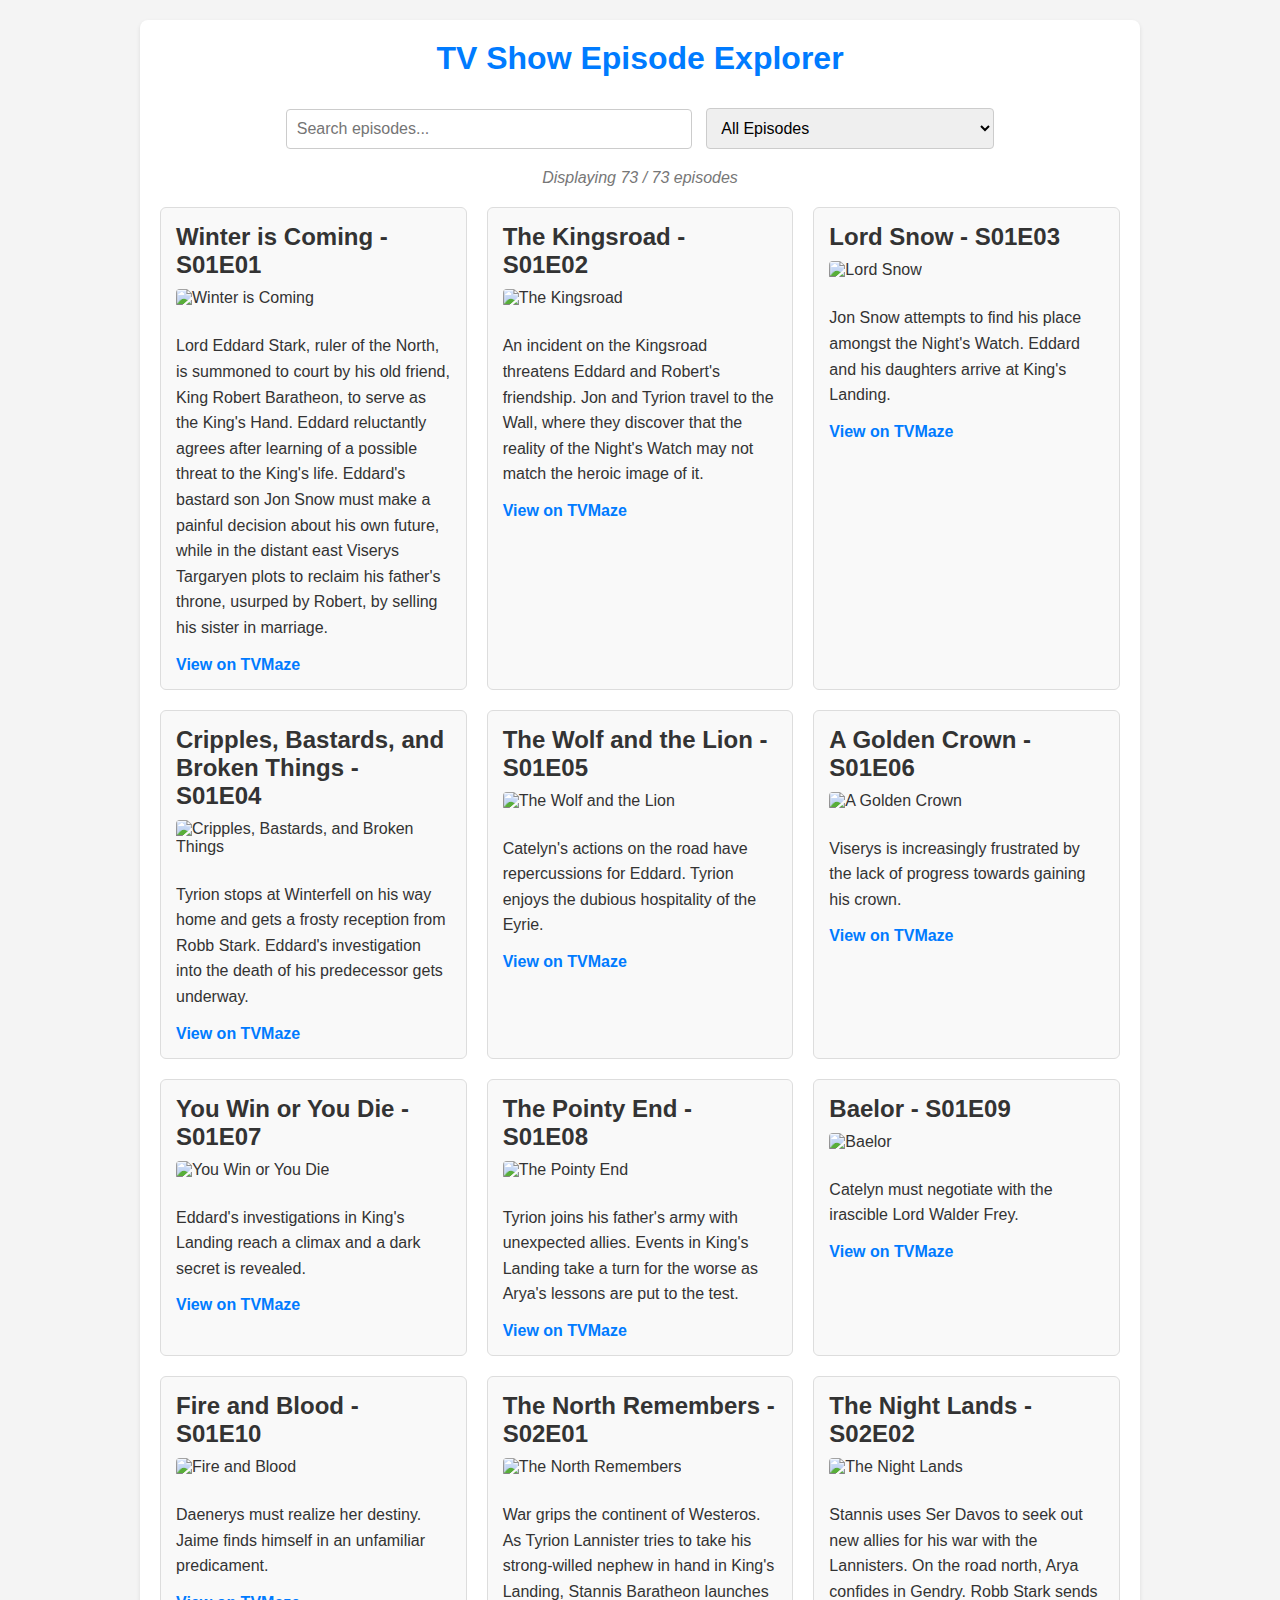
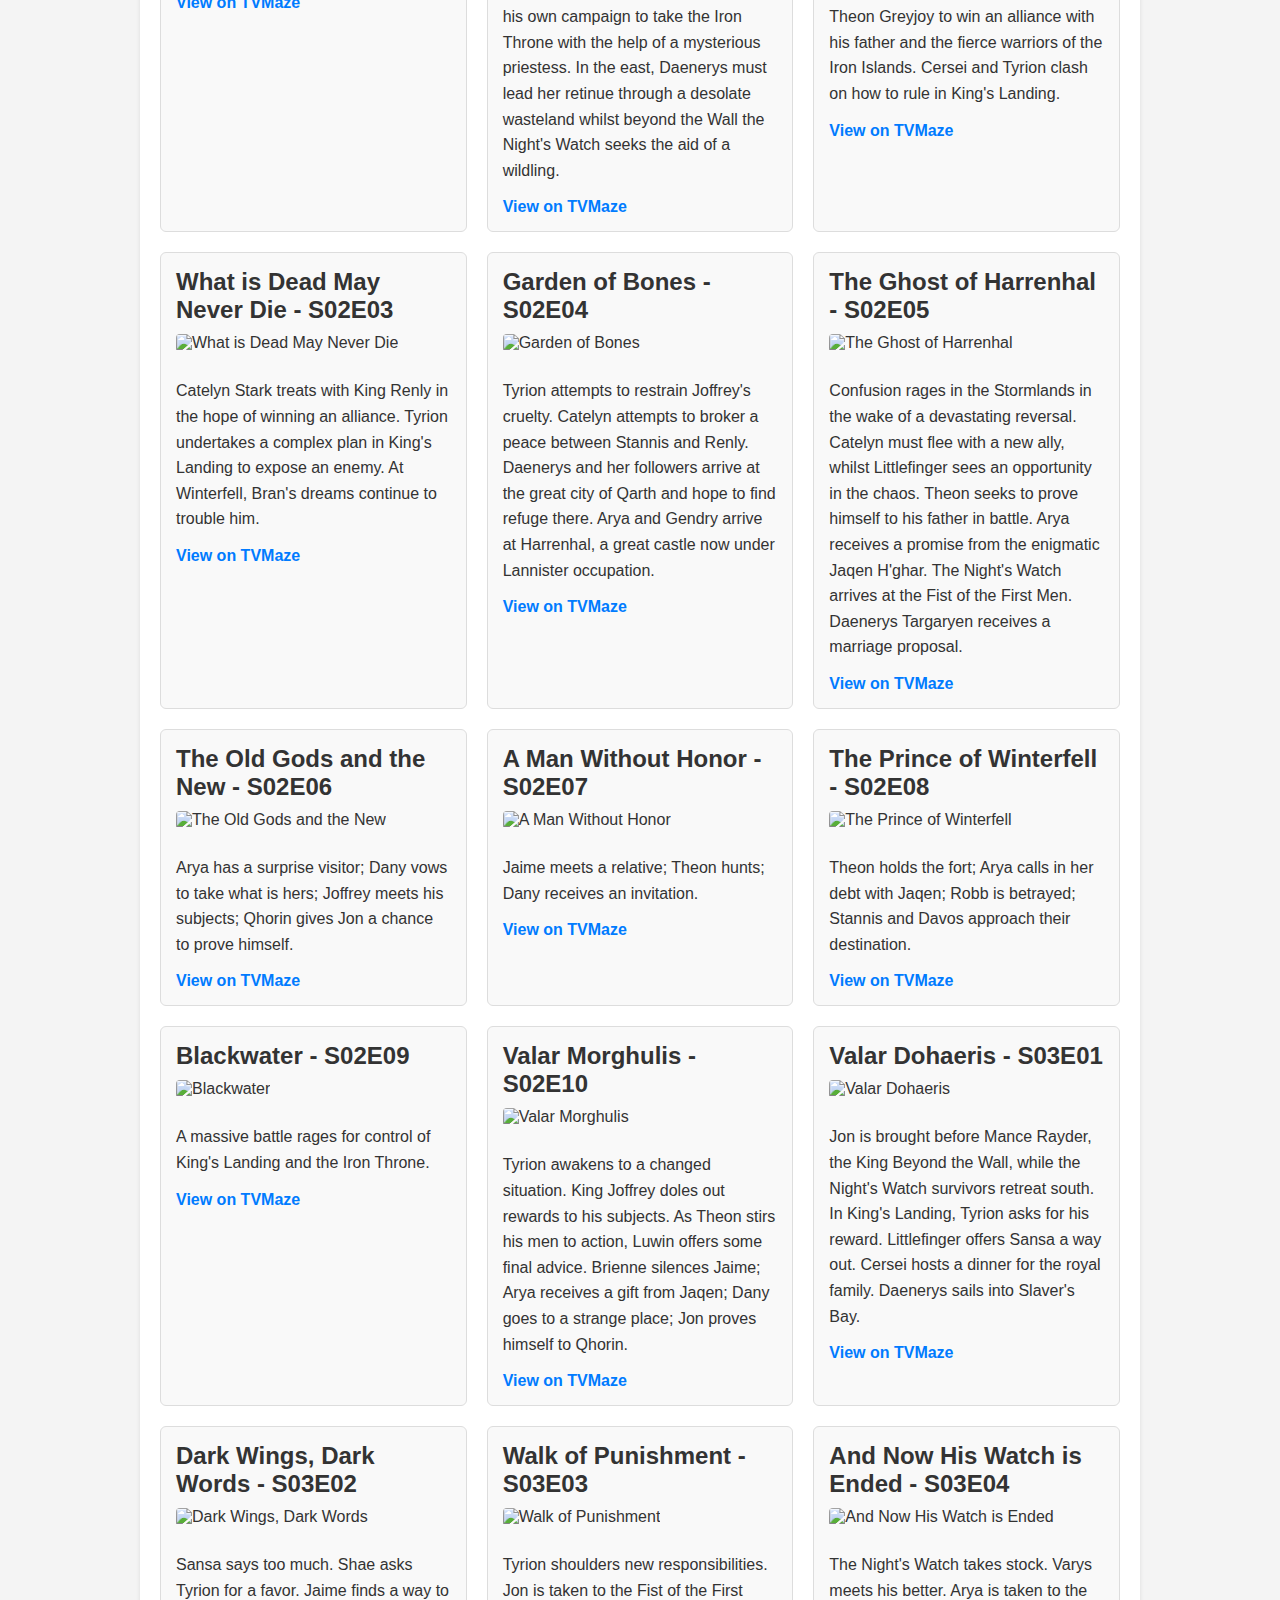
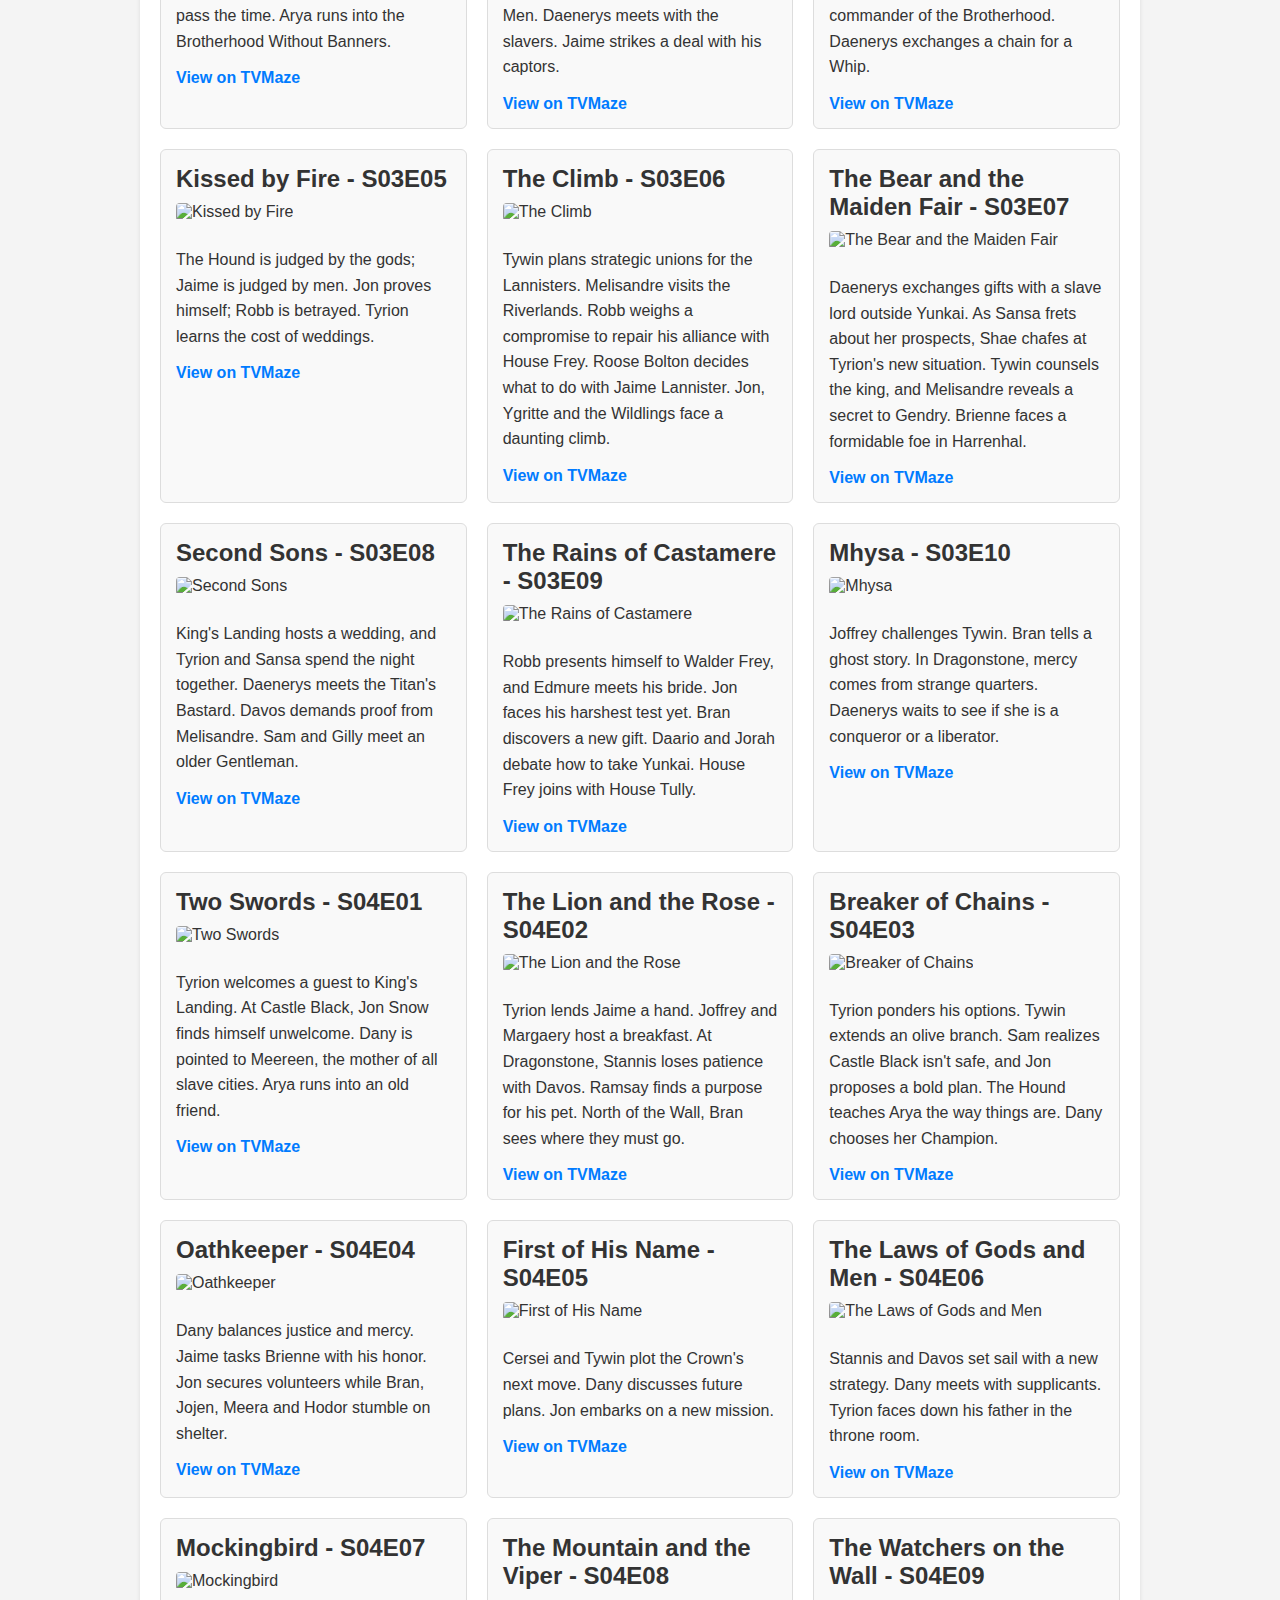
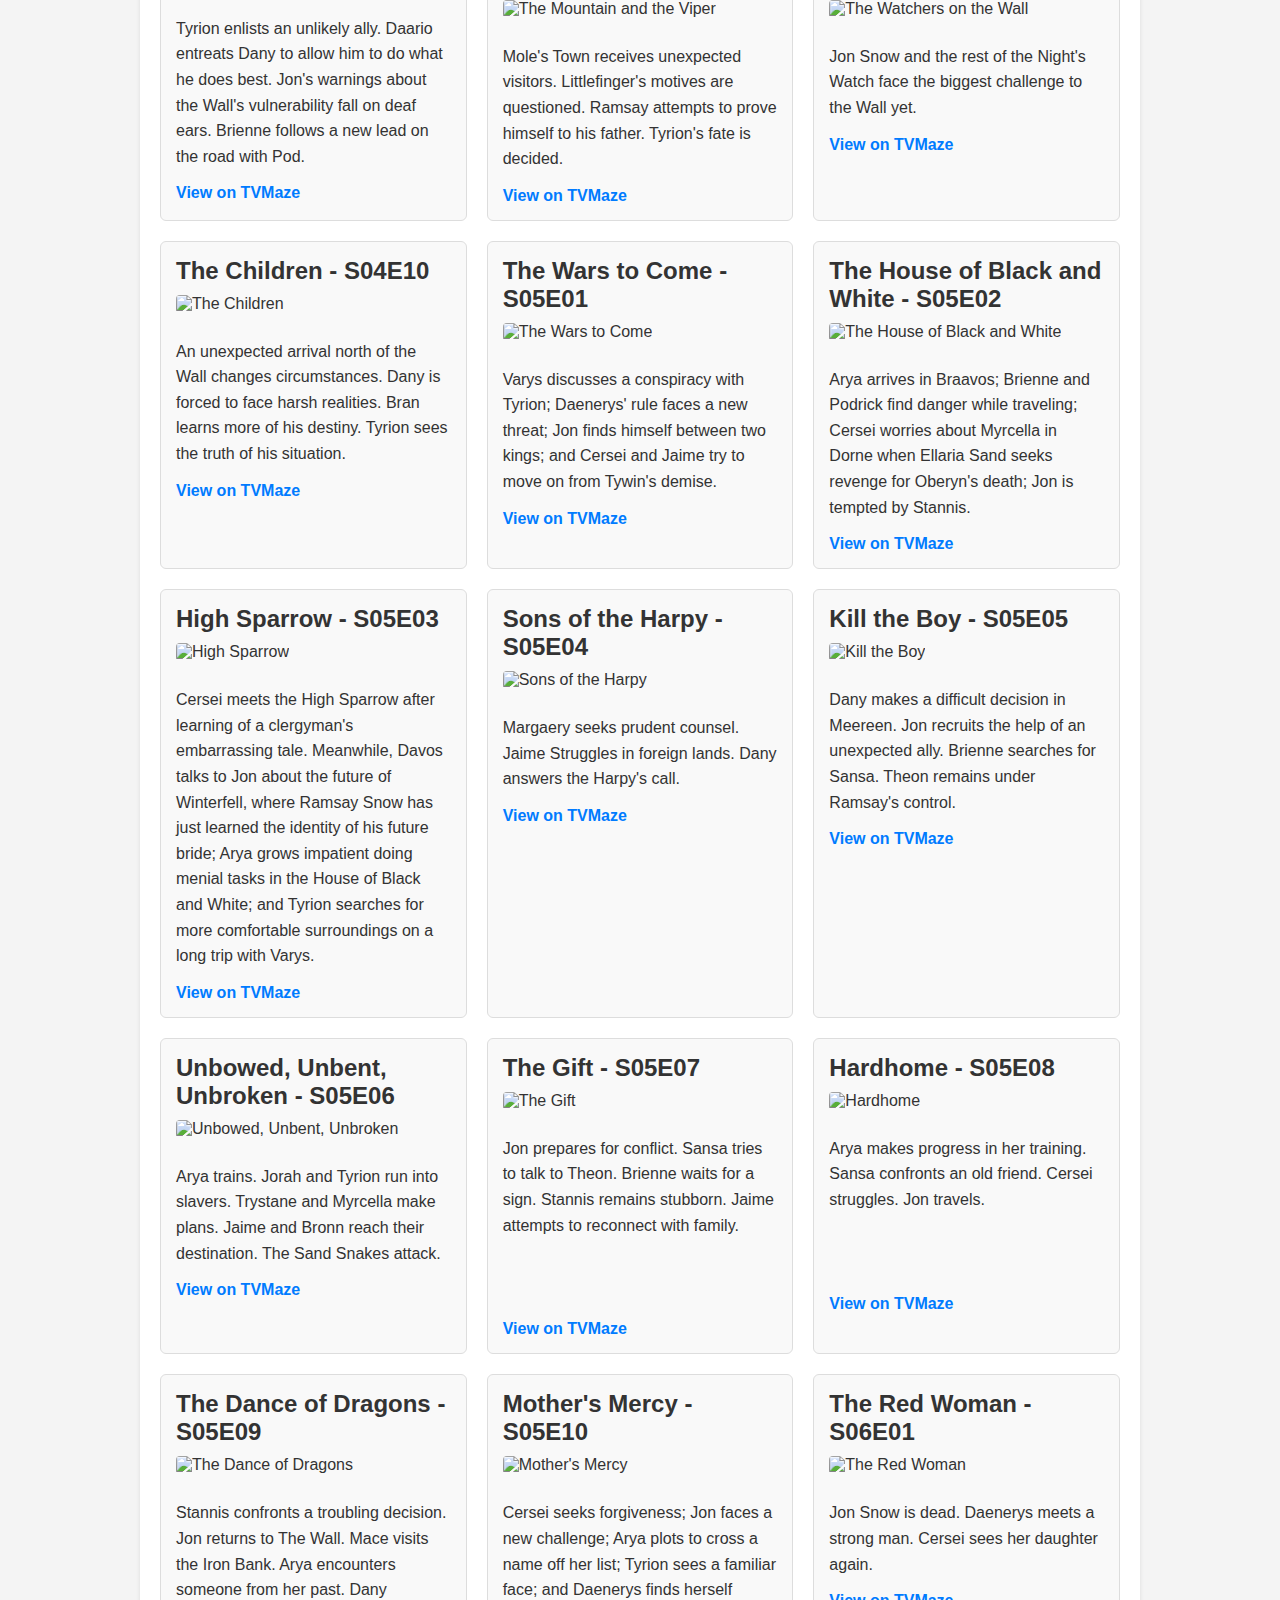
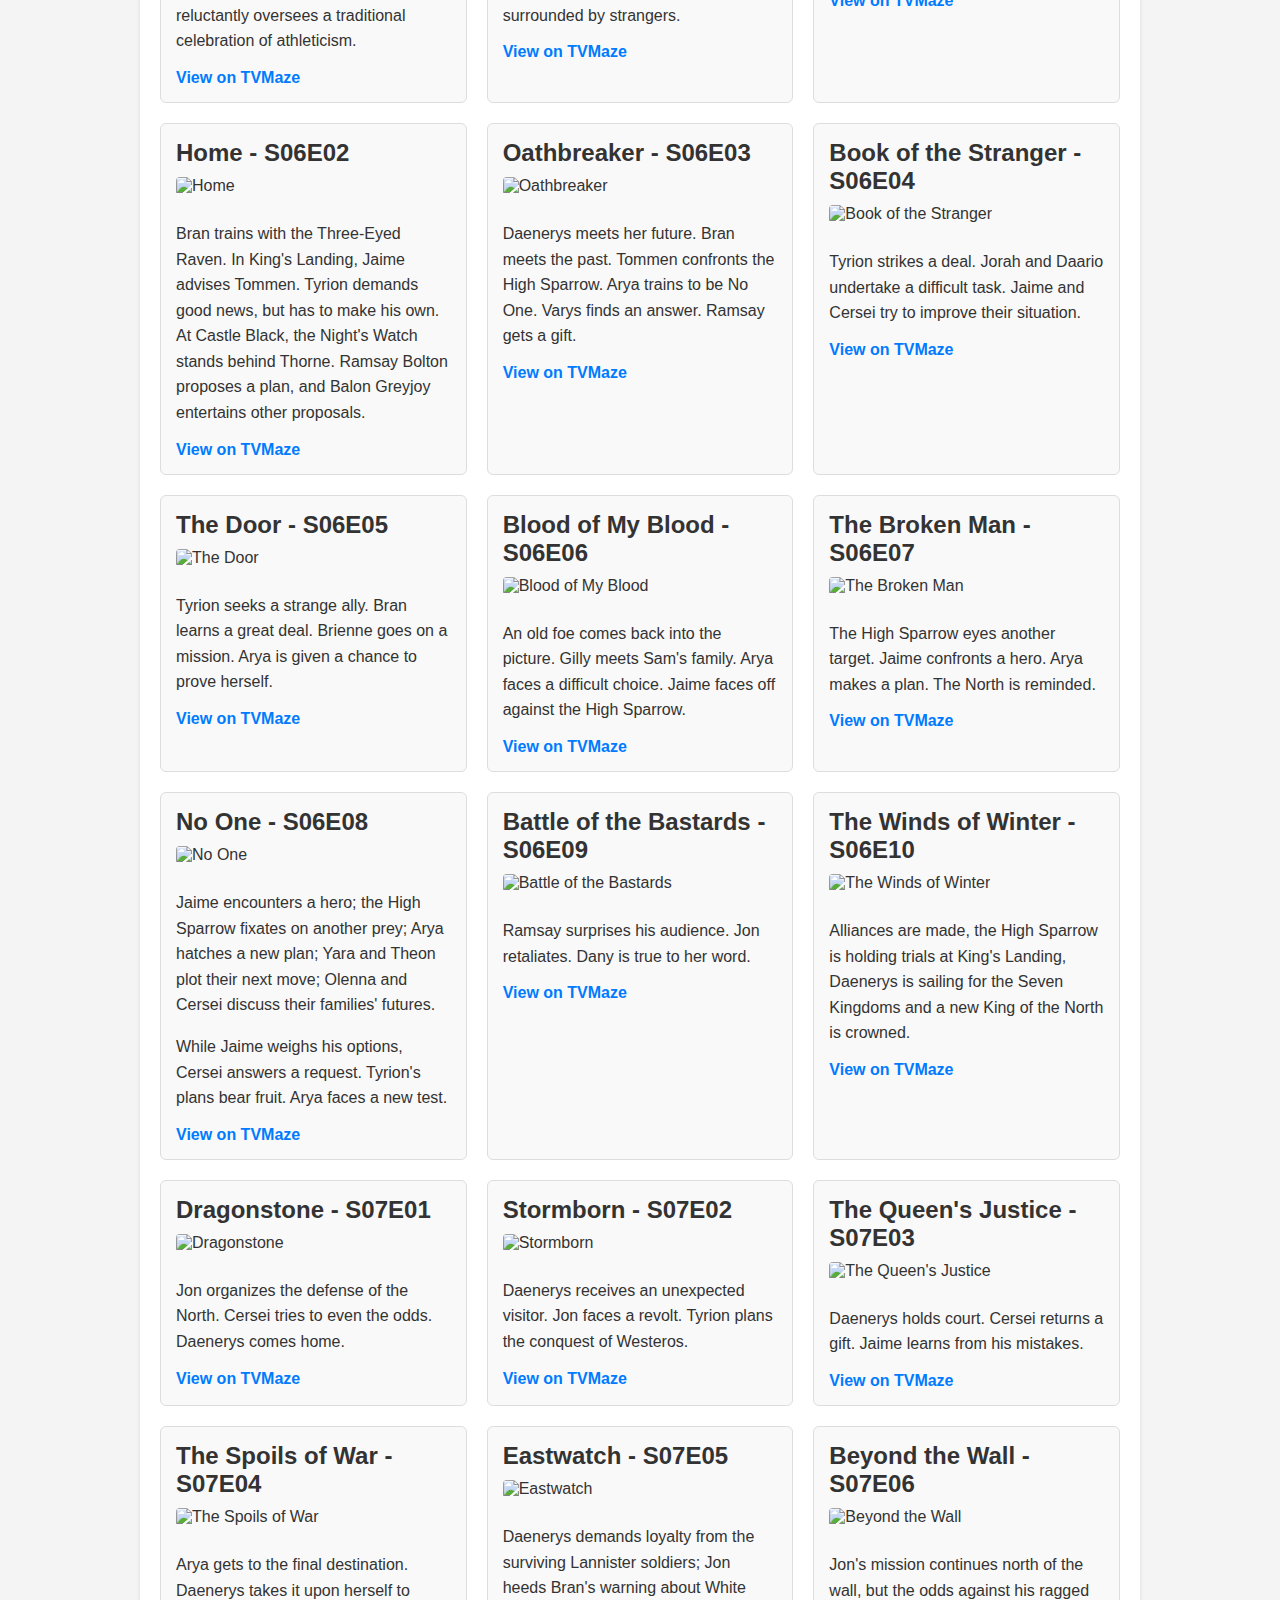
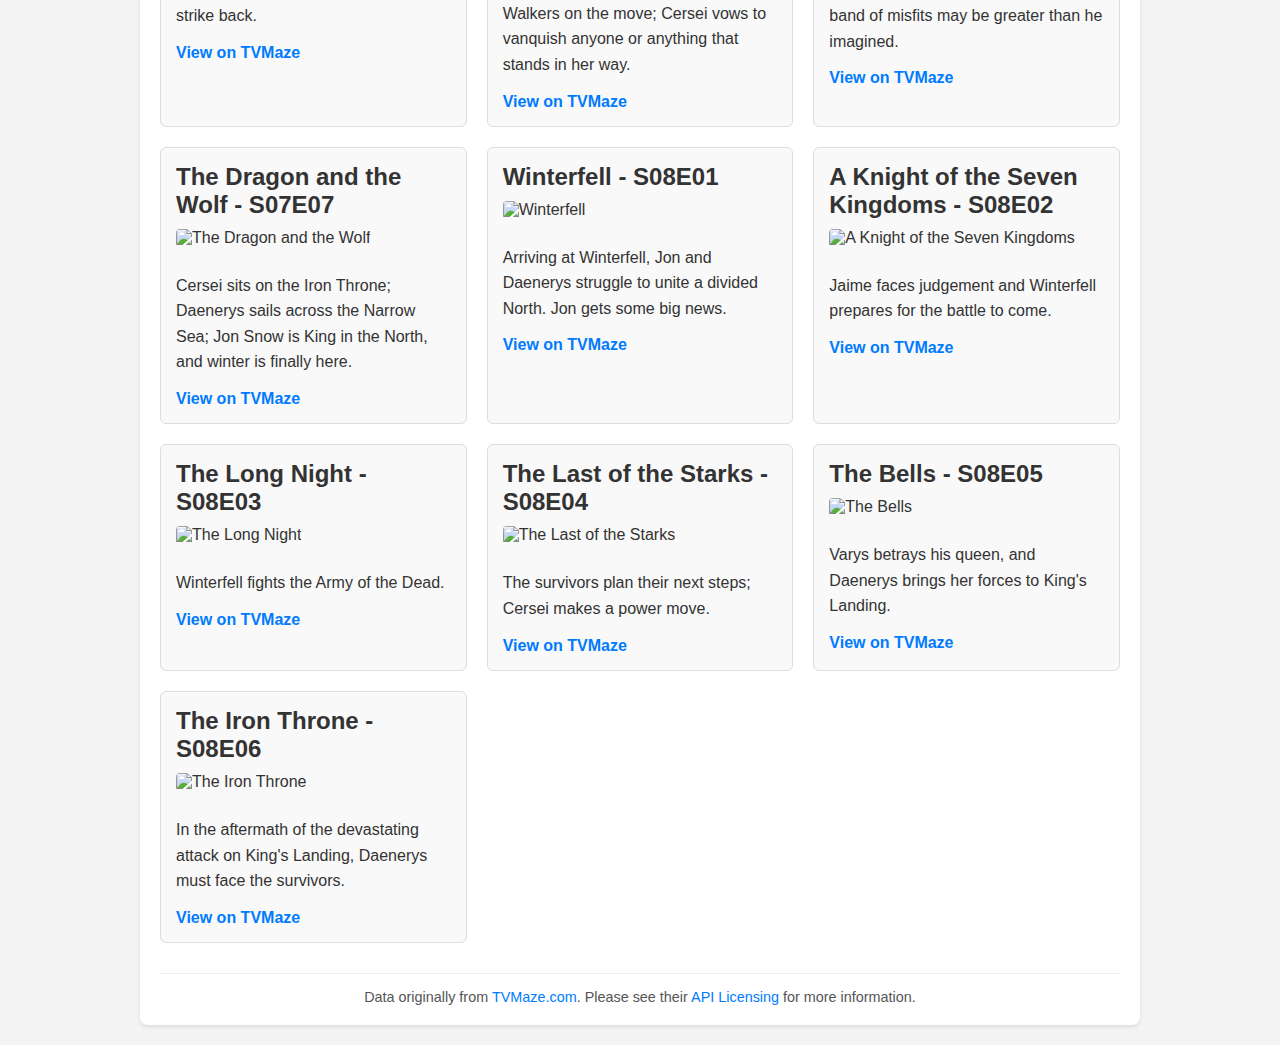
==== index.html @ ef386af8 "Merge pull request #3 from sripathman/level-200" ====
<!DOCTYPE html>
<html lang="en">
<head>
    <meta charset="UTF-8" />
    <meta name="viewport" content="width=device-width, initial-scale=1.0" />
    <title>TV Show Project</title>
    <link href="style.css" rel="stylesheet" />
    <link rel="icon" href="/favicon.ico" type="image/x-icon" />

</head>
<body>
    <div id="root">
        <header>
            <h1>TV Show Episode Explorer</h1>
            <input type="text" id="searchInput" placeholder="Search episodes..." />
            <select id="episodeSelect">
                <option value="">All Episodes</option>
            </select>
            <p id="displayCount"></p>
        </header>
        <div id="episodeContainer"></div>
        <footer>
            Data originally from <a href="https://www.tvmaze.com/">TVMaze.com</a>. Please see their <a href="https://www.tvmaze.com/api#licensing">API Licensing</a> for more information.
        </footer>
    </div>

    <script src="../episodes.js"></script>
    <script src="script.js"></script>
</body>
</html>
---- style.css ----
/* style.css */
body {
    font-family: sans-serif;
    margin: 20px;
    background-color: #f4f4f4;
    color: #333;
}

#root {
    max-width: 960px;
    margin: 0 auto;
    background-color: #fff;
    padding: 20px;
    border-radius: 8px;
    box-shadow: 0 2px 4px rgba(0, 0, 0, 0.1);
}

header {
    text-align: center;
    margin-bottom: 20px;
}

header h1 {
    margin-top: 0;
    color: #007bff;
}

header input[type="text"],
header select {
    padding: 10px;
    margin: 10px 5px;
    border: 1px solid #ccc;
    border-radius: 4px;
    font-size: 16px;
}

header input[type="text"] {
    width: 40%;
    min-width: 200px;
}

header select {
    width: 30%;
    min-width: 150px;
}

#displayCount {
    font-style: italic;
    color: #777;
    margin-top: 10px;
}

#episodeContainer {
    display: grid;
    grid-template-columns: repeat(auto-fit, minmax(300px, 1fr));
    gap: 20px;
    margin-top: 20px;
}

.article {
    border: 1px solid #ddd;
    padding: 15px;
    border-radius: 6px;
    background-color: #f9f9f9;
}

.article h2 {
    margin-top: 0;
    color: #333;
    margin-bottom: 10px;
}

.article img {
    max-width: 100%;
    height: auto;
    margin-bottom: 10px;
    border-radius: 4px;
}

.article p {
    line-height: 1.6;
    margin-bottom: 15px;
}

.article a {
    color: #007bff;
    text-decoration: none;
    font-weight: bold;
}

.article a:hover {
    text-decoration: underline;
}

footer {
    text-align: center;
    margin-top: 30px;
    padding-top: 15px;
    border-top: 1px solid #eee;
    color: #555;
    font-size: 0.9em;
}

footer a {
    color: #007bff;
    text-decoration: none;
}

footer a:hover {
    text-decoration: underline;
}
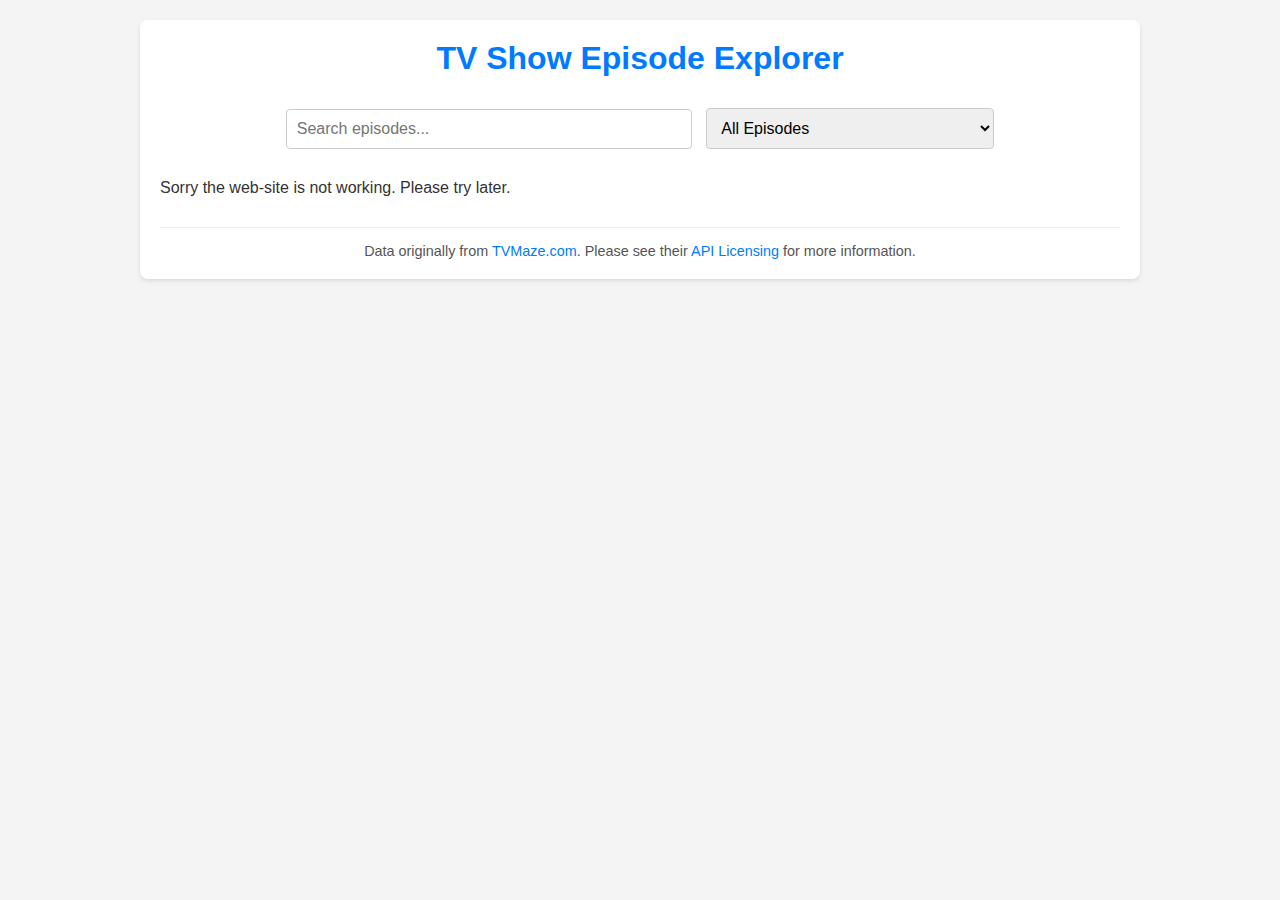
==== commit b000dae0: "level 300 is ready" ====
--- a/index.html
+++ b/index.html
@@ -1,30 +1,31 @@
 <!DOCTYPE html>
 <html lang="en">
-<head>
+  <head>
     <meta charset="UTF-8" />
     <meta name="viewport" content="width=device-width, initial-scale=1.0" />
     <title>TV Show Project</title>
     <link href="style.css" rel="stylesheet" />
     <link rel="icon" href="/favicon.ico" type="image/x-icon" />
-
-</head>
-<body>
+  </head>
+  <body>
     <div id="root">
-        <header>
-            <h1>TV Show Episode Explorer</h1>
-            <input type="text" id="searchInput" placeholder="Search episodes..." />
-            <select id="episodeSelect">
-                <option value="">All Episodes</option>
-            </select>
-            <p id="displayCount"></p>
-        </header>
-        <div id="episodeContainer"></div>
-        <footer>
-            Data originally from <a href="https://www.tvmaze.com/">TVMaze.com</a>. Please see their <a href="https://www.tvmaze.com/api#licensing">API Licensing</a> for more information.
-        </footer>
+      <header>
+        <h1>TV Show Episode Explorer</h1>
+        <input type="text" id="searchInput" placeholder="Search episodes..." />
+        <select id="episodeSelect">
+          <option value="allEpisodes">All Episodes</option>
+        </select>
+        <p id="displayCount"></p>
+      </header>
+      <div id="episodeContainer"></div>
+      <footer>
+        Data originally from <a href="https://www.tvmaze.com/">TVMaze.com</a>.
+        Please see their
+        <a href="https://www.tvmaze.com/api#licensing">API Licensing</a> for
+        more information.
+      </footer>
     </div>
 
-    <script src="../episodes.js"></script>
     <script src="script.js"></script>
-</body>
-</html>+  </body>
+</html>
--- a/style.css
+++ b/style.css
@@ -1,111 +1,111 @@
 /* style.css */
 body {
-    font-family: sans-serif;
-    margin: 20px;
-    background-color: #f4f4f4;
-    color: #333;
+  font-family: sans-serif;
+  margin: 20px;
+  background-color: #f4f4f4;
+  color: #333;
 }
 
 #root {
-    max-width: 960px;
-    margin: 0 auto;
-    background-color: #fff;
-    padding: 20px;
-    border-radius: 8px;
-    box-shadow: 0 2px 4px rgba(0, 0, 0, 0.1);
+  max-width: 960px;
+  margin: 0 auto;
+  background-color: #fff;
+  padding: 20px;
+  border-radius: 8px;
+  box-shadow: 0 2px 4px rgba(0, 0, 0, 0.1);
 }
 
 header {
-    text-align: center;
-    margin-bottom: 20px;
+  text-align: center;
+  margin-bottom: 20px;
 }
 
 header h1 {
-    margin-top: 0;
-    color: #007bff;
+  margin-top: 0;
+  color: #007bff;
 }
 
 header input[type="text"],
 header select {
-    padding: 10px;
-    margin: 10px 5px;
-    border: 1px solid #ccc;
-    border-radius: 4px;
-    font-size: 16px;
+  padding: 10px;
+  margin: 10px 5px;
+  border: 1px solid #ccc;
+  border-radius: 4px;
+  font-size: 16px;
 }
 
 header input[type="text"] {
-    width: 40%;
-    min-width: 200px;
+  width: 40%;
+  min-width: 200px;
 }
 
 header select {
-    width: 30%;
-    min-width: 150px;
+  width: 30%;
+  min-width: 150px;
 }
 
 #displayCount {
-    font-style: italic;
-    color: #777;
-    margin-top: 10px;
+  font-style: italic;
+  color: #777;
+  margin-top: 10px;
 }
 
 #episodeContainer {
-    display: grid;
-    grid-template-columns: repeat(auto-fit, minmax(300px, 1fr));
-    gap: 20px;
-    margin-top: 20px;
+  display: grid;
+  grid-template-columns: repeat(auto-fit, minmax(300px, 1fr));
+  gap: 20px;
+  margin-top: 20px;
 }
 
 .article {
-    border: 1px solid #ddd;
-    padding: 15px;
-    border-radius: 6px;
-    background-color: #f9f9f9;
+  border: 1px solid #ddd;
+  padding: 15px;
+  border-radius: 6px;
+  background-color: #f9f9f9;
 }
 
 .article h2 {
-    margin-top: 0;
-    color: #333;
-    margin-bottom: 10px;
+  margin-top: 0;
+  color: #333;
+  margin-bottom: 10px;
 }
 
 .article img {
-    max-width: 100%;
-    height: auto;
-    margin-bottom: 10px;
-    border-radius: 4px;
+  max-width: 100%;
+  height: auto;
+  margin-bottom: 10px;
+  border-radius: 4px;
 }
 
 .article p {
-    line-height: 1.6;
-    margin-bottom: 15px;
+  line-height: 1.6;
+  margin-bottom: 15px;
 }
 
 .article a {
-    color: #007bff;
-    text-decoration: none;
-    font-weight: bold;
+  color: #007bff;
+  text-decoration: none;
+  font-weight: bold;
 }
 
 .article a:hover {
-    text-decoration: underline;
+  text-decoration: underline;
 }
 
 footer {
-    text-align: center;
-    margin-top: 30px;
-    padding-top: 15px;
-    border-top: 1px solid #eee;
-    color: #555;
-    font-size: 0.9em;
+  text-align: center;
+  margin-top: 30px;
+  padding-top: 15px;
+  border-top: 1px solid #eee;
+  color: #555;
+  font-size: 0.9em;
 }
 
 footer a {
-    color: #007bff;
-    text-decoration: none;
+  color: #007bff;
+  text-decoration: none;
 }
 
 footer a:hover {
-    text-decoration: underline;
-}+  text-decoration: underline;
+}
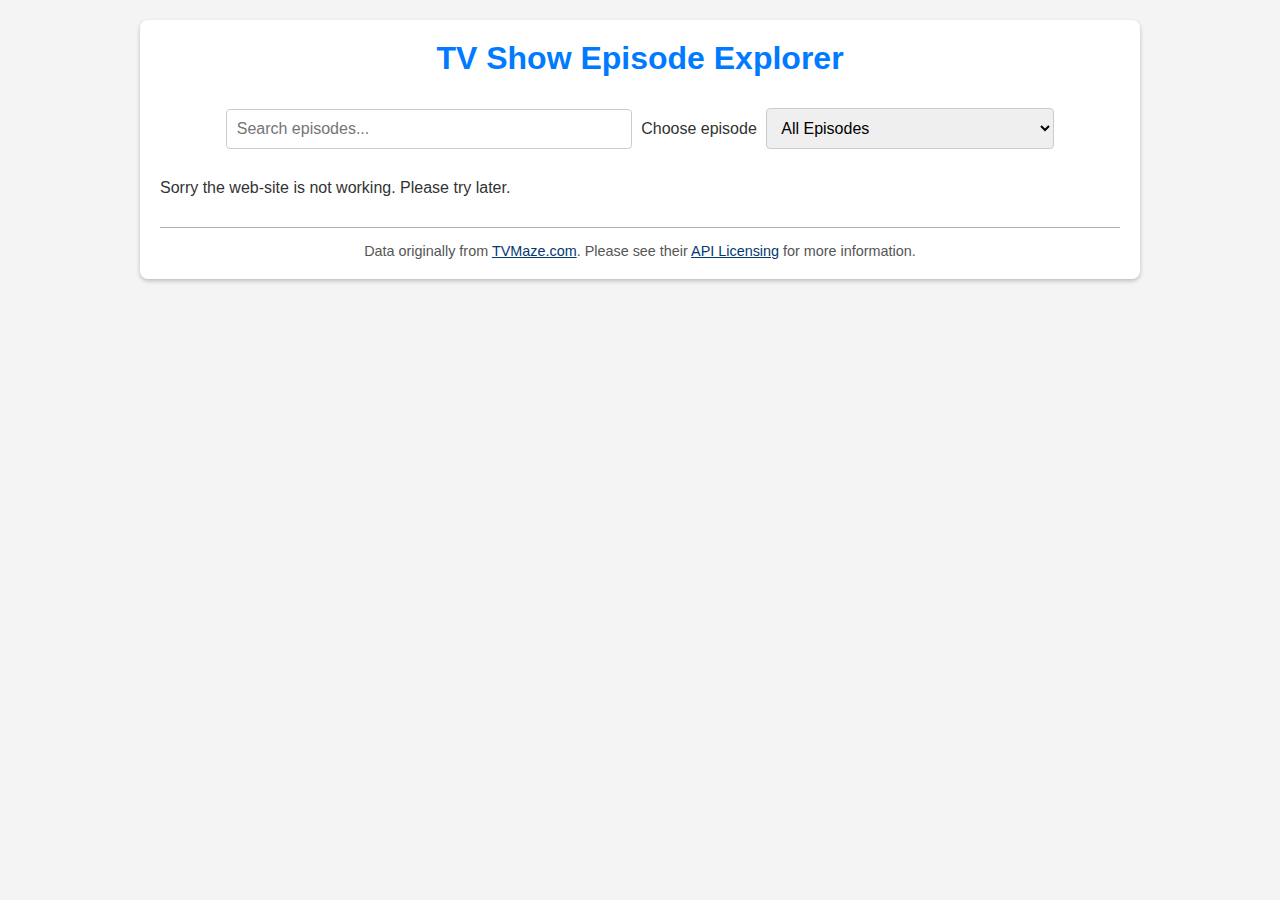
==== commit 6b0e6897: "made required accessibility changes" ====
--- a/index.html
+++ b/index.html
@@ -12,9 +12,11 @@
       <header>
         <h1>TV Show Episode Explorer</h1>
         <input type="text" id="searchInput" placeholder="Search episodes..." />
+        <label for="episodeSelect">Choose episode</label>
         <select id="episodeSelect">
           <option value="allEpisodes">All Episodes</option>
         </select>
+
         <p id="displayCount"></p>
       </header>
       <div id="episodeContainer"></div>
--- a/style.css
+++ b/style.css
@@ -12,7 +12,7 @@
   background-color: #fff;
   padding: 20px;
   border-radius: 8px;
-  box-shadow: 0 2px 4px rgba(0, 0, 0, 0.1);
+  box-shadow: 0 2px 4px rgba(0, 0, 0, 0.227);
 }
 
 header {
@@ -46,7 +46,7 @@
 
 #displayCount {
   font-style: italic;
-  color: #777;
+  color: #353434;
   margin-top: 10px;
 }
 
@@ -58,7 +58,7 @@
 }
 
 .article {
-  border: 1px solid #ddd;
+  border: 1px solid #777777;
   padding: 15px;
   border-radius: 6px;
   background-color: #f9f9f9;
@@ -83,7 +83,7 @@
 }
 
 .article a {
-  color: #007bff;
+  color: #0558b1;
   text-decoration: none;
   font-weight: bold;
 }
@@ -96,14 +96,13 @@
   text-align: center;
   margin-top: 30px;
   padding-top: 15px;
-  border-top: 1px solid #eee;
+  border-top: 1px solid #aeadad;
   color: #555;
   font-size: 0.9em;
 }
 
 footer a {
-  color: #007bff;
-  text-decoration: none;
+  color: #033972;
 }
 
 footer a:hover {
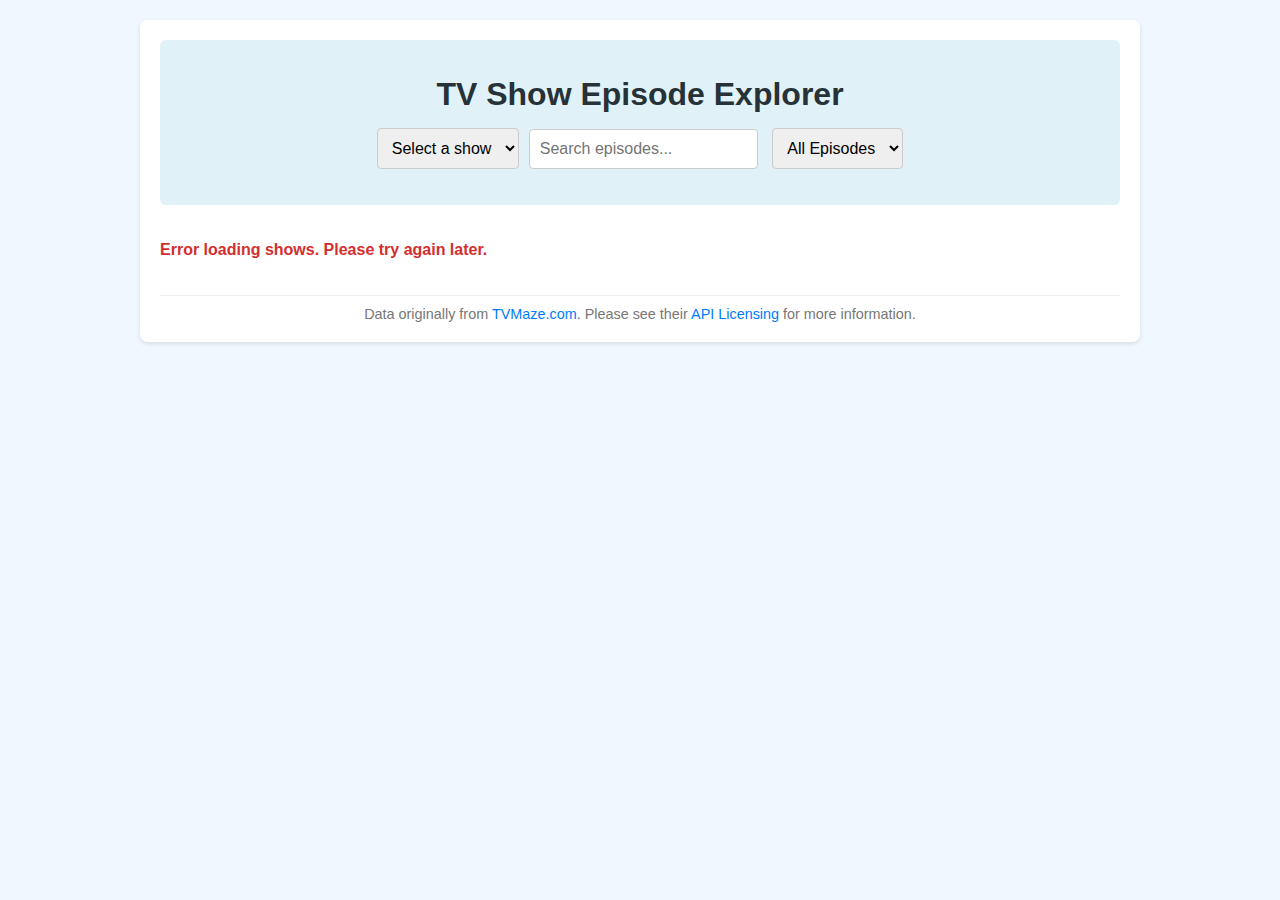
==== commit 776473d5: "commit level-400" ====
--- a/index.html
+++ b/index.html
@@ -1,33 +1,27 @@
 <!DOCTYPE html>
 <html lang="en">
-  <head>
+<head>
     <meta charset="UTF-8" />
     <meta name="viewport" content="width=device-width, initial-scale=1.0" />
     <title>TV Show Project</title>
     <link href="style.css" rel="stylesheet" />
     <link rel="icon" href="/favicon.ico" type="image/x-icon" />
-  </head>
-  <body>
+</head>
+<body>
     <div id="root">
-      <header>
-        <h1>TV Show Episode Explorer</h1>
-        <input type="text" id="searchInput" placeholder="Search episodes..." />
-        <label for="episodeSelect">Choose episode</label>
-        <select id="episodeSelect">
-          <option value="allEpisodes">All Episodes</option>
-        </select>
-
-        <p id="displayCount"></p>
-      </header>
-      <div id="episodeContainer"></div>
-      <footer>
-        Data originally from <a href="https://www.tvmaze.com/">TVMaze.com</a>.
-        Please see their
-        <a href="https://www.tvmaze.com/api#licensing">API Licensing</a> for
-        more information.
-      </footer>
+        <header>
+            <h1>TV Show Episode Explorer</h1>
+            <input type="text" id="searchInput" placeholder="Search episodes..." />
+            <select id="episodeSelect">
+                <option value="">All Episodes</option>
+            </select>
+            <p id="displayCount"></p>
+        </header>
+        <div id="episodeContainer"></div>
+        <footer>
+            Data originally from <a href="https://www.tvmaze.com/">TVMaze.com</a>. Please see their <a href="https://www.tvmaze.com/api#licensing">API Licensing</a> for more information.
+        </footer>
     </div>
-
     <script src="script.js"></script>
-  </body>
-</html>
+</body>
+</html>--- a/style.css
+++ b/style.css
@@ -1,110 +1,102 @@
-/* style.css */
 body {
-  font-family: sans-serif;
-  margin: 20px;
-  background-color: #f4f4f4;
-  color: #333;
+    font-family: sans-serif;
+    margin: 20px;
+    background-color: #f0f8ff; 
+    color: #333;
 }
 
 #root {
-  max-width: 960px;
-  margin: 0 auto;
-  background-color: #fff;
-  padding: 20px;
-  border-radius: 8px;
-  box-shadow: 0 2px 4px rgba(0, 0, 0, 0.227);
+    max-width: 960px;
+    margin: 0 auto;
+    background-color: #fff; 
+    padding: 20px;
+    border-radius: 8px;
+    box-shadow: 0 2px 4px rgba(0, 0, 0, 0.1);
 }
 
 header {
-  text-align: center;
-  margin-bottom: 20px;
+    text-align: center;
+    margin-bottom: 20px;
+    background-color: #e0f2f7; 
+    padding: 15px 0;
+    border-radius: 6px;
 }
 
 header h1 {
-  margin-top: 0;
-  color: #007bff;
+    color: #263238; 
+    margin-bottom: 10px;
 }
 
-header input[type="text"],
-header select {
-  padding: 10px;
-  margin: 10px 5px;
-  border: 1px solid #ccc;
-  border-radius: 4px;
-  font-size: 16px;
-}
-
-header input[type="text"] {
-  width: 40%;
-  min-width: 200px;
-}
-
-header select {
-  width: 30%;
-  min-width: 150px;
-}
-
-#displayCount {
-  font-style: italic;
-  color: #353434;
-  margin-top: 10px;
+header input[type="text"], header select {
+    padding: 10px;
+    margin: 5px;
+    border: 1px solid #ccc;
+    border-radius: 4px;
+    box-sizing: border-box;
+    font-size: 16px;
 }
 
 #episodeContainer {
-  display: grid;
-  grid-template-columns: repeat(auto-fit, minmax(300px, 1fr));
-  gap: 20px;
-  margin-top: 20px;
+    display: grid;
+    grid-template-columns: repeat(auto-fit, minmax(300px, 1fr));
+    gap: 20px;
+    margin-bottom: 20px;
 }
 
 .article {
-  border: 1px solid #777777;
-  padding: 15px;
-  border-radius: 6px;
-  background-color: #f9f9f9;
+    border: 1px solid #ddd;
+    padding: 15px;
+    border-radius: 4px;
+    background-color: #f5f5f5; 
 }
 
 .article h2 {
-  margin-top: 0;
-  color: #333;
-  margin-bottom: 10px;
+    color: #555;
+    margin-top: 0;
+    margin-bottom: 10px;
 }
 
 .article img {
-  max-width: 100%;
-  height: auto;
-  margin-bottom: 10px;
-  border-radius: 4px;
+    max-width: 100%;
+    height: auto;
+    margin-bottom: 10px;
+    border-radius: 4px;
 }
 
 .article p {
-  line-height: 1.6;
-  margin-bottom: 15px;
+    line-height: 1.6;
+    margin-bottom: 10px;
+    color: #444;
 }
 
 .article a {
-  color: #0558b1;
-  text-decoration: none;
-  font-weight: bold;
+    color: #007bff;
+    text-decoration: none;
 }
 
 .article a:hover {
-  text-decoration: underline;
+    text-decoration: underline;
 }
 
 footer {
-  text-align: center;
-  margin-top: 30px;
-  padding-top: 15px;
-  border-top: 1px solid #aeadad;
-  color: #555;
-  font-size: 0.9em;
+    text-align: center;
+    margin-top: 20px;
+    padding-top: 10px;
+    border-top: 1px solid #eee;
+    color: #777;
+    font-size: 0.9em;
 }
 
 footer a {
-  color: #033972;
+    color: #007bff;
+    text-decoration: none;
 }
 
 footer a:hover {
-  text-decoration: underline;
+    text-decoration: underline;
 }
+
+.error {
+    color: #d32f2f; 
+    font-weight: bold;
+}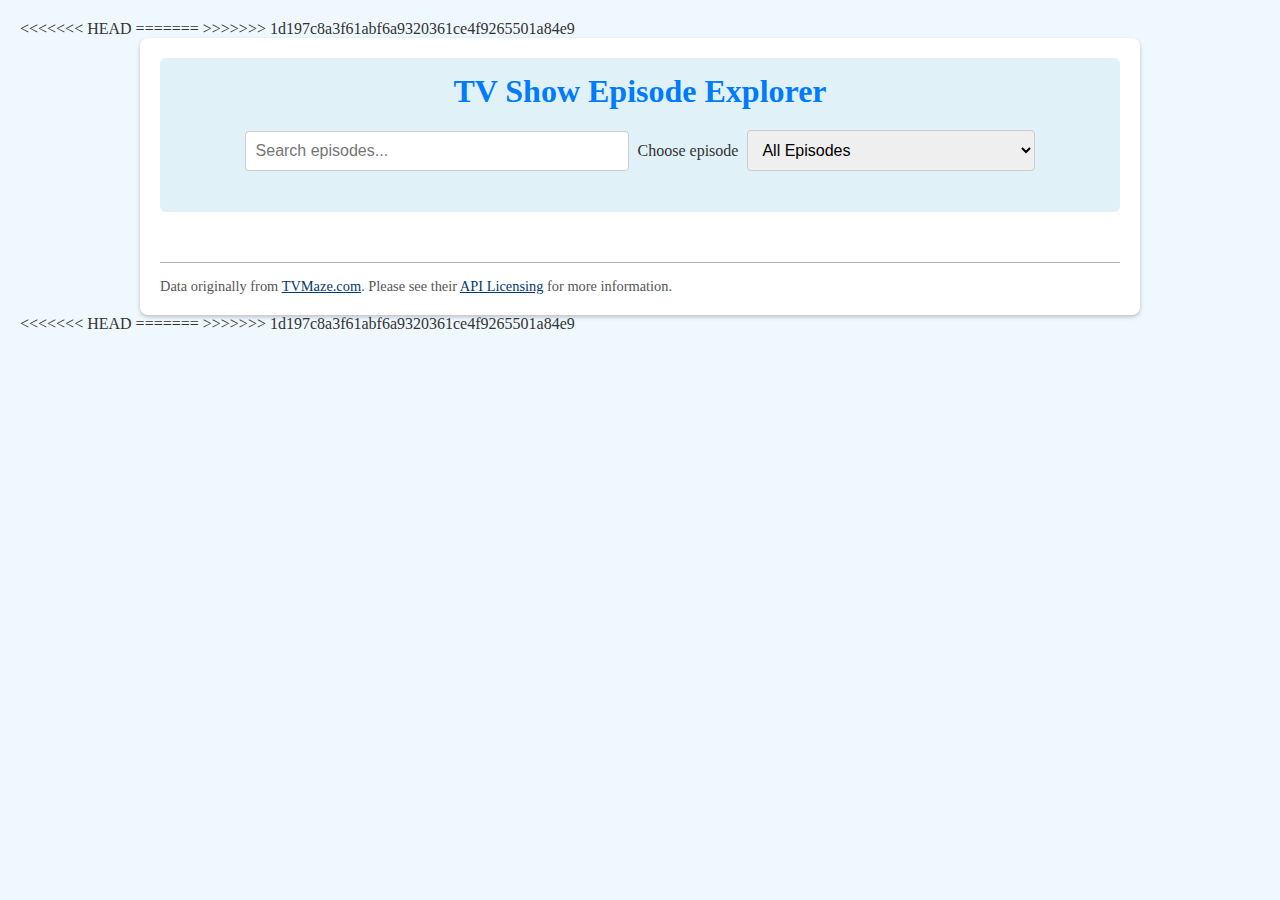
==== commit 1a10771e: "Merge remote changes and resolve conflicts" ====
--- a/index.html
+++ b/index.html
@@ -1,27 +1,41 @@
 <!DOCTYPE html>
 <html lang="en">
-<head>
+  <head>
     <meta charset="UTF-8" />
     <meta name="viewport" content="width=device-width, initial-scale=1.0" />
     <title>TV Show Project</title>
     <link href="style.css" rel="stylesheet" />
     <link rel="icon" href="/favicon.ico" type="image/x-icon" />
+<<<<<<< HEAD
 </head>
 <body>
+=======
+  </head>
+  <body>
+>>>>>>> 1d197c8a3f61abf6a9320361ce4f9265501a84e9
     <div id="root">
-        <header>
-            <h1>TV Show Episode Explorer</h1>
-            <input type="text" id="searchInput" placeholder="Search episodes..." />
-            <select id="episodeSelect">
-                <option value="">All Episodes</option>
-            </select>
-            <p id="displayCount"></p>
-        </header>
-        <div id="episodeContainer"></div>
-        <footer>
-            Data originally from <a href="https://www.tvmaze.com/">TVMaze.com</a>. Please see their <a href="https://www.tvmaze.com/api#licensing">API Licensing</a> for more information.
-        </footer>
+      <header>
+        <h1>TV Show Episode Explorer</h1>
+        <input type="text" id="searchInput" placeholder="Search episodes..." />
+        <label for="episodeSelect">Choose episode</label>
+        <select id="episodeSelect">
+          <option value="allEpisodes">All Episodes</option>
+        </select>
+
+        <p id="displayCount"></p>
+      </header>
+      <div id="episodeContainer"></div>
+      <footer>
+        Data originally from <a href="https://www.tvmaze.com/">TVMaze.com</a>.
+        Please see their
+        <a href="https://www.tvmaze.com/api#licensing">API Licensing</a> for
+        more information.
+      </footer>
     </div>
+<<<<<<< HEAD
+=======
+
+>>>>>>> 1d197c8a3f61abf6a9320361ce4f9265501a84e9
     <script src="script.js"></script>
-</body>
-</html>+  </body>
+</html>
--- a/style.css
+++ b/style.css
@@ -1,4 +1,5 @@
 body {
+<<<<<<< HEAD
     font-family: sans-serif;
     margin: 20px;
     background-color: #f0f8ff; 
@@ -54,16 +55,87 @@
     color: #555;
     margin-top: 0;
     margin-bottom: 10px;
+=======
+  font-family: sans-serif;
+  margin: 20px;
+  background-color: #f4f4f4;
+  color: #333;
+}
+
+#root {
+  max-width: 960px;
+  margin: 0 auto;
+  background-color: #fff;
+  padding: 20px;
+  border-radius: 8px;
+  box-shadow: 0 2px 4px rgba(0, 0, 0, 0.227);
+}
+
+header {
+  text-align: center;
+  margin-bottom: 20px;
+}
+
+header h1 {
+  margin-top: 0;
+  color: #007bff;
+}
+
+header input[type="text"],
+header select {
+  padding: 10px;
+  margin: 10px 5px;
+  border: 1px solid #ccc;
+  border-radius: 4px;
+  font-size: 16px;
+}
+
+header input[type="text"] {
+  width: 40%;
+  min-width: 200px;
+}
+
+header select {
+  width: 30%;
+  min-width: 150px;
+}
+
+#displayCount {
+  font-style: italic;
+  color: #353434;
+  margin-top: 10px;
+}
+
+#episodeContainer {
+  display: grid;
+  grid-template-columns: repeat(auto-fit, minmax(300px, 1fr));
+  gap: 20px;
+  margin-top: 20px;
+}
+
+.article {
+  border: 1px solid #777777;
+  padding: 15px;
+  border-radius: 6px;
+  background-color: #f9f9f9;
+}
+
+.article h2 {
+  margin-top: 0;
+  color: #333;
+  margin-bottom: 10px;
+>>>>>>> 1d197c8a3f61abf6a9320361ce4f9265501a84e9
 }
 
 .article img {
-    max-width: 100%;
-    height: auto;
-    margin-bottom: 10px;
-    border-radius: 4px;
+  max-width: 100%;
+  height: auto;
+  margin-bottom: 10px;
+  border-radius: 4px;
 }
 
 .article p {
+<<<<<<< HEAD
     line-height: 1.6;
     margin-bottom: 10px;
     color: #444;
@@ -72,31 +144,54 @@
 .article a {
     color: #007bff;
     text-decoration: none;
+=======
+  line-height: 1.6;
+  margin-bottom: 15px;
+}
+
+.article a {
+  color: #0558b1;
+  text-decoration: none;
+  font-weight: bold;
+>>>>>>> 1d197c8a3f61abf6a9320361ce4f9265501a84e9
 }
 
 .article a:hover {
-    text-decoration: underline;
+  text-decoration: underline;
 }
 
 footer {
+<<<<<<< HEAD
     text-align: center;
     margin-top: 20px;
     padding-top: 10px;
     border-top: 1px solid #eee;
     color: #777;
     font-size: 0.9em;
+=======
+  text-align: center;
+  margin-top: 30px;
+  padding-top: 15px;
+  border-top: 1px solid #aeadad;
+  color: #555;
+  font-size: 0.9em;
+>>>>>>> 1d197c8a3f61abf6a9320361ce4f9265501a84e9
 }
 
 footer a {
-    color: #007bff;
-    text-decoration: none;
+  color: #033972;
 }
 
 footer a:hover {
+<<<<<<< HEAD
     text-decoration: underline;
 }
 
 .error {
     color: #d32f2f; 
     font-weight: bold;
-}+}
+=======
+  text-decoration: underline;
+}
+>>>>>>> 1d197c8a3f61abf6a9320361ce4f9265501a84e9
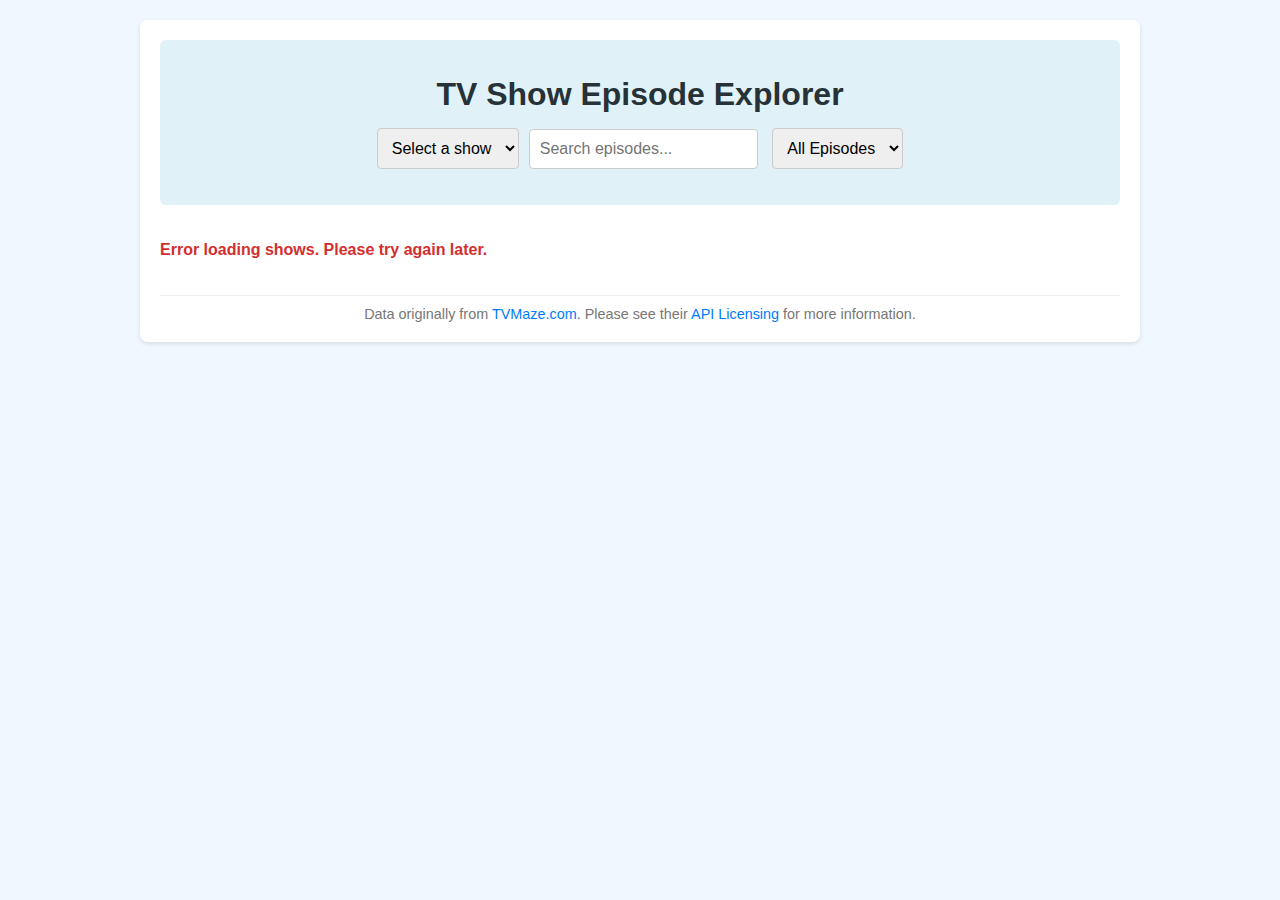
==== commit ad016ed9: "tidy and upload" ====
--- a/index.html
+++ b/index.html
@@ -1,41 +1,27 @@
 <!DOCTYPE html>
 <html lang="en">
-  <head>
+<head>
     <meta charset="UTF-8" />
     <meta name="viewport" content="width=device-width, initial-scale=1.0" />
     <title>TV Show Project</title>
     <link href="style.css" rel="stylesheet" />
     <link rel="icon" href="/favicon.ico" type="image/x-icon" />
-<<<<<<< HEAD
 </head>
 <body>
-=======
-  </head>
-  <body>
->>>>>>> 1d197c8a3f61abf6a9320361ce4f9265501a84e9
     <div id="root">
-      <header>
-        <h1>TV Show Episode Explorer</h1>
-        <input type="text" id="searchInput" placeholder="Search episodes..." />
-        <label for="episodeSelect">Choose episode</label>
-        <select id="episodeSelect">
-          <option value="allEpisodes">All Episodes</option>
-        </select>
-
-        <p id="displayCount"></p>
-      </header>
-      <div id="episodeContainer"></div>
-      <footer>
-        Data originally from <a href="https://www.tvmaze.com/">TVMaze.com</a>.
-        Please see their
-        <a href="https://www.tvmaze.com/api#licensing">API Licensing</a> for
-        more information.
-      </footer>
+        <header>
+            <h1>TV Show Episode Explorer</h1>
+            <input type="text" id="searchInput" placeholder="Search episodes..." />
+            <select id="episodeSelect">
+                <option value="">All Episodes</option>
+            </select>
+            <p id="displayCount"></p>
+        </header>
+        <div id="episodeContainer"></div>
+        <footer>
+            Data originally from <a href="https://www.tvmaze.com/">TVMaze.com</a>. Please see their <a href="https://www.tvmaze.com/api#licensing">API Licensing</a> for more information.
+        </footer>
     </div>
-<<<<<<< HEAD
-=======
-
->>>>>>> 1d197c8a3f61abf6a9320361ce4f9265501a84e9
     <script src="script.js"></script>
-  </body>
-</html>
+</body>
+</html>--- a/style.css
+++ b/style.css
@@ -1,5 +1,4 @@
 body {
-<<<<<<< HEAD
     font-family: sans-serif;
     margin: 20px;
     background-color: #f0f8ff; 
@@ -55,87 +54,16 @@
     color: #555;
     margin-top: 0;
     margin-bottom: 10px;
-=======
-  font-family: sans-serif;
-  margin: 20px;
-  background-color: #f4f4f4;
-  color: #333;
-}
-
-#root {
-  max-width: 960px;
-  margin: 0 auto;
-  background-color: #fff;
-  padding: 20px;
-  border-radius: 8px;
-  box-shadow: 0 2px 4px rgba(0, 0, 0, 0.227);
-}
-
-header {
-  text-align: center;
-  margin-bottom: 20px;
-}
-
-header h1 {
-  margin-top: 0;
-  color: #007bff;
-}
-
-header input[type="text"],
-header select {
-  padding: 10px;
-  margin: 10px 5px;
-  border: 1px solid #ccc;
-  border-radius: 4px;
-  font-size: 16px;
-}
-
-header input[type="text"] {
-  width: 40%;
-  min-width: 200px;
-}
-
-header select {
-  width: 30%;
-  min-width: 150px;
-}
-
-#displayCount {
-  font-style: italic;
-  color: #353434;
-  margin-top: 10px;
-}
-
-#episodeContainer {
-  display: grid;
-  grid-template-columns: repeat(auto-fit, minmax(300px, 1fr));
-  gap: 20px;
-  margin-top: 20px;
-}
-
-.article {
-  border: 1px solid #777777;
-  padding: 15px;
-  border-radius: 6px;
-  background-color: #f9f9f9;
-}
-
-.article h2 {
-  margin-top: 0;
-  color: #333;
-  margin-bottom: 10px;
->>>>>>> 1d197c8a3f61abf6a9320361ce4f9265501a84e9
 }
 
 .article img {
-  max-width: 100%;
-  height: auto;
-  margin-bottom: 10px;
-  border-radius: 4px;
+    max-width: 100%;
+    height: auto;
+    margin-bottom: 10px;
+    border-radius: 4px;
 }
 
 .article p {
-<<<<<<< HEAD
     line-height: 1.6;
     margin-bottom: 10px;
     color: #444;
@@ -144,54 +72,31 @@
 .article a {
     color: #007bff;
     text-decoration: none;
-=======
-  line-height: 1.6;
-  margin-bottom: 15px;
-}
-
-.article a {
-  color: #0558b1;
-  text-decoration: none;
-  font-weight: bold;
->>>>>>> 1d197c8a3f61abf6a9320361ce4f9265501a84e9
 }
 
 .article a:hover {
-  text-decoration: underline;
+    text-decoration: underline;
 }
 
 footer {
-<<<<<<< HEAD
     text-align: center;
     margin-top: 20px;
     padding-top: 10px;
     border-top: 1px solid #eee;
     color: #777;
     font-size: 0.9em;
-=======
-  text-align: center;
-  margin-top: 30px;
-  padding-top: 15px;
-  border-top: 1px solid #aeadad;
-  color: #555;
-  font-size: 0.9em;
->>>>>>> 1d197c8a3f61abf6a9320361ce4f9265501a84e9
 }
 
 footer a {
-  color: #033972;
+    color: #007bff;
+    text-decoration: none;
 }
 
 footer a:hover {
-<<<<<<< HEAD
     text-decoration: underline;
 }
 
 .error {
     color: #d32f2f; 
     font-weight: bold;
-}
-=======
-  text-decoration: underline;
-}
->>>>>>> 1d197c8a3f61abf6a9320361ce4f9265501a84e9
+}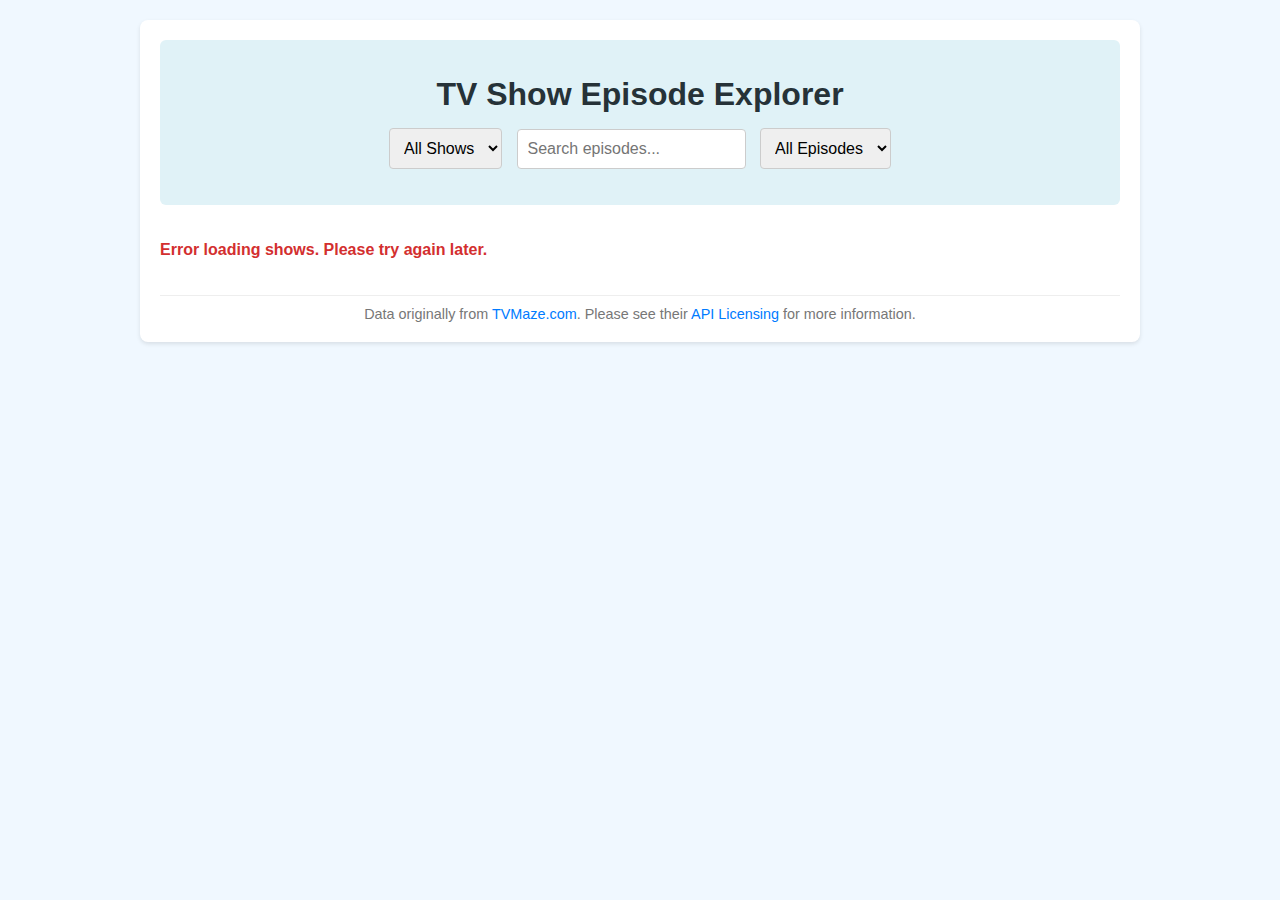
==== commit 62c9d4a9: "rendered page for all shows" ====
--- a/index.html
+++ b/index.html
@@ -1,27 +1,34 @@
 <!DOCTYPE html>
 <html lang="en">
-<head>
+  <head>
     <meta charset="UTF-8" />
     <meta name="viewport" content="width=device-width, initial-scale=1.0" />
     <title>TV Show Project</title>
     <link href="style.css" rel="stylesheet" />
     <link rel="icon" href="/favicon.ico" type="image/x-icon" />
-</head>
-<body>
+  </head>
+  <body>
     <div id="root">
-        <header>
-            <h1>TV Show Episode Explorer</h1>
-            <input type="text" id="searchInput" placeholder="Search episodes..." />
-            <select id="episodeSelect">
-                <option value="">All Episodes</option>
-            </select>
-            <p id="displayCount"></p>
-        </header>
-        <div id="episodeContainer"></div>
-        <footer>
-            Data originally from <a href="https://www.tvmaze.com/">TVMaze.com</a>. Please see their <a href="https://www.tvmaze.com/api#licensing">API Licensing</a> for more information.
-        </footer>
+      <header>
+        <h1>TV Show Episode Explorer</h1>
+        <select id="showSelect">
+          <option value="">All Shows</option>
+        </select>
+        <input type="text" id="searchInput" placeholder="Search episodes..." />
+        <select id="episodeSelect">
+          <option value="">All Episodes</option>
+        </select>
+        <p id="displayCount"></p>
+      </header>
+      <div id="allShowsContainer"></div>
+      <div id="contentContainer"></div>
+      <footer>
+        Data originally from <a href="https://www.tvmaze.com/">TVMaze.com</a>.
+        Please see their
+        <a href="https://www.tvmaze.com/api#licensing">API Licensing</a> for
+        more information.
+      </footer>
     </div>
     <script src="script.js"></script>
-</body>
-</html>+  </body>
+</html>
--- a/style.css
+++ b/style.css
@@ -1,102 +1,122 @@
 body {
-    font-family: sans-serif;
-    margin: 20px;
-    background-color: #f0f8ff; 
-    color: #333;
+  font-family: sans-serif;
+  margin: 20px;
+  background-color: #f0f8ff;
+  color: #333;
 }
 
 #root {
-    max-width: 960px;
-    margin: 0 auto;
-    background-color: #fff; 
-    padding: 20px;
-    border-radius: 8px;
-    box-shadow: 0 2px 4px rgba(0, 0, 0, 0.1);
+  max-width: 960px;
+  margin: 0 auto;
+  background-color: #fff;
+  padding: 20px;
+  border-radius: 8px;
+  box-shadow: 0 2px 4px rgba(0, 0, 0, 0.1);
 }
 
 header {
-    text-align: center;
-    margin-bottom: 20px;
-    background-color: #e0f2f7; 
-    padding: 15px 0;
-    border-radius: 6px;
+  text-align: center;
+  margin-bottom: 20px;
+  background-color: #e0f2f7;
+  padding: 15px 0;
+  border-radius: 6px;
 }
 
 header h1 {
-    color: #263238; 
-    margin-bottom: 10px;
+  color: #263238;
+  margin-bottom: 10px;
 }
 
-header input[type="text"], header select {
-    padding: 10px;
-    margin: 5px;
-    border: 1px solid #ccc;
-    border-radius: 4px;
-    box-sizing: border-box;
-    font-size: 16px;
+header input[type="text"],
+header select {
+  padding: 10px;
+  margin: 5px;
+  border: 1px solid #ccc;
+  border-radius: 4px;
+  box-sizing: border-box;
+  font-size: 16px;
 }
 
-#episodeContainer {
-    display: grid;
-    grid-template-columns: repeat(auto-fit, minmax(300px, 1fr));
-    gap: 20px;
-    margin-bottom: 20px;
+.show-content {
+  display: flex;
+  gap: 2rem;
+}
+
+.show-stats-content {
+  display: flex;
+  flex-direction: column;
+  justify-content: space-around;
+  flex: 0 0 200px;
+  padding: 2rem;
+  border: 1px solid gray;
+}
+
+#contentContainer {
+  display: grid;
+  grid-template-columns: repeat(auto-fit, minmax(300px, 1fr));
+  gap: 20px;
+  margin-bottom: 20px;
 }
 
 .article {
-    border: 1px solid #ddd;
-    padding: 15px;
-    border-radius: 4px;
-    background-color: #f5f5f5; 
+  border: 1px solid #ddd;
+  padding: 15px;
+  border-radius: 4px;
+  background-color: #f5f5f5;
 }
 
 .article h2 {
-    color: #555;
-    margin-top: 0;
-    margin-bottom: 10px;
+  color: #555;
+  margin-top: 0;
+  margin-bottom: 10px;
 }
 
 .article img {
-    max-width: 100%;
-    height: auto;
-    margin-bottom: 10px;
-    border-radius: 4px;
+  max-width: 100%;
+  /* height: auto; */
+  margin-bottom: 10px;
+  border-radius: 4px;
+}
+
+.show-image {
+  width: 200px;
+  height: 200px;
 }
 
 .article p {
-    line-height: 1.6;
-    margin-bottom: 10px;
-    color: #444;
+  line-height: 1.6;
+  margin-bottom: 10px;
+  color: #444;
 }
 
 .article a {
-    color: #007bff;
-    text-decoration: none;
+  color: #007bff;
+  text-decoration: none;
 }
 
 .article a:hover {
-    text-decoration: underline;
+  text-decoration: underline;
 }
 
 footer {
-    text-align: center;
-    margin-top: 20px;
-    padding-top: 10px;
-    border-top: 1px solid #eee;
-    color: #777;
-    font-size: 0.9em;
+  text-align: center;
+  margin-top: 20px;
+  padding-top: 10px;
+  border-top: 1px solid #eee;
+  color: #777;
+  font-size: 0.9em;
 }
 
 footer a {
-    color: #007bff;
-    text-decoration: none;
+  color: #007bff;
+  text-decoration: none;
 }
 
 footer a:hover {
-    text-decoration: underline;
+  text-decoration: underline;
 }
 
 .error {
-    color: #d32f2f; 
-    font-weight: bold;
-}+  color: #d32f2f;
+  font-weight: bold;
+}
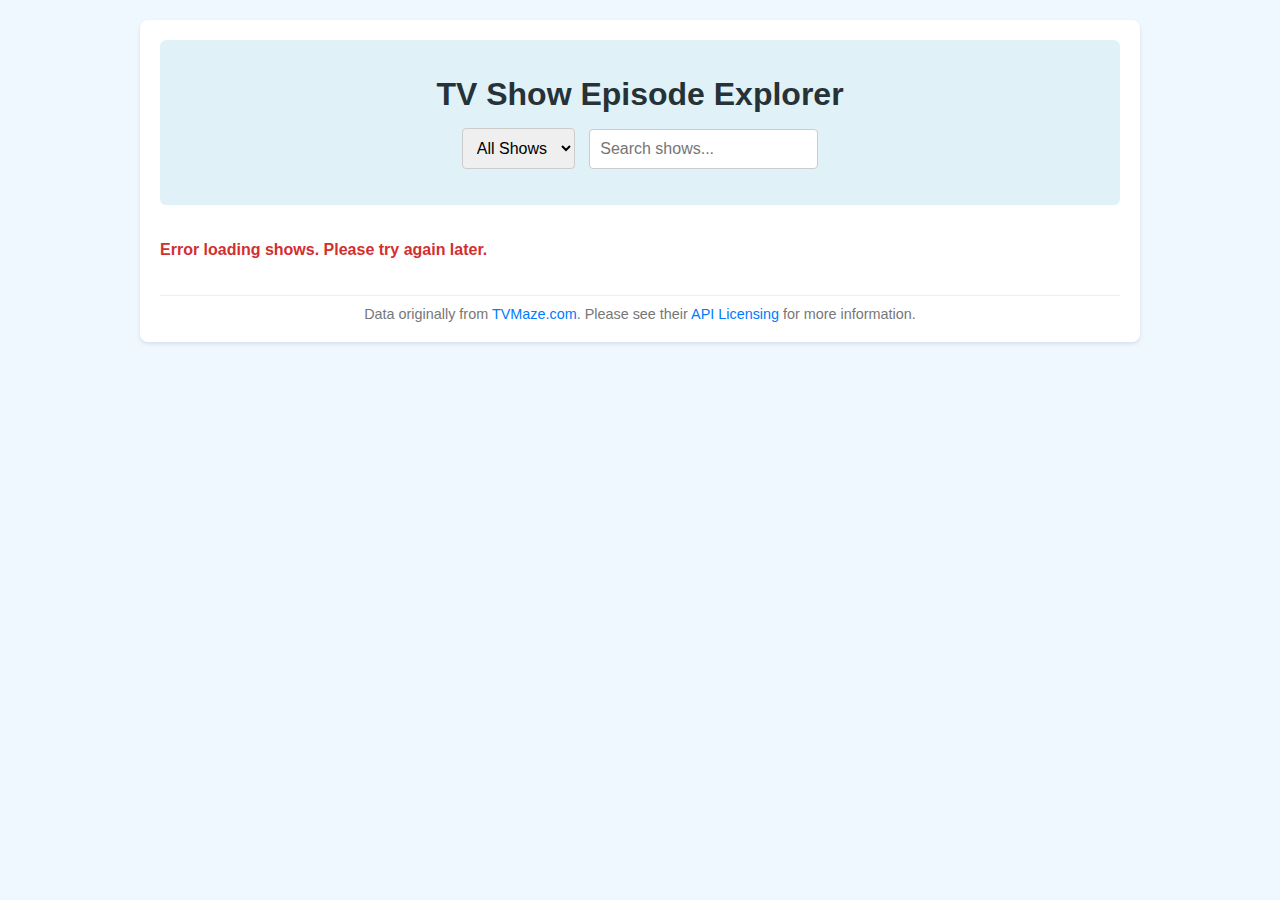
==== commit 2a0a0f7e: "fixed filters" ====
--- a/index.html
+++ b/index.html
@@ -14,8 +14,8 @@
         <select id="showSelect">
           <option value="">All Shows</option>
         </select>
-        <input type="text" id="searchInput" placeholder="Search episodes..." />
-        <select id="episodeSelect">
+        <input type="text" id="searchInput" placeholder="Search shows..." />
+        <select id="episodeSelect" class="hidden">
           <option value="">All Episodes</option>
         </select>
         <p id="displayCount"></p>
--- a/style.css
+++ b/style.css
@@ -35,6 +35,10 @@
   border-radius: 4px;
   box-sizing: border-box;
   font-size: 16px;
+}
+
+.hidden {
+  display: none;
 }
 
 .show-content {
